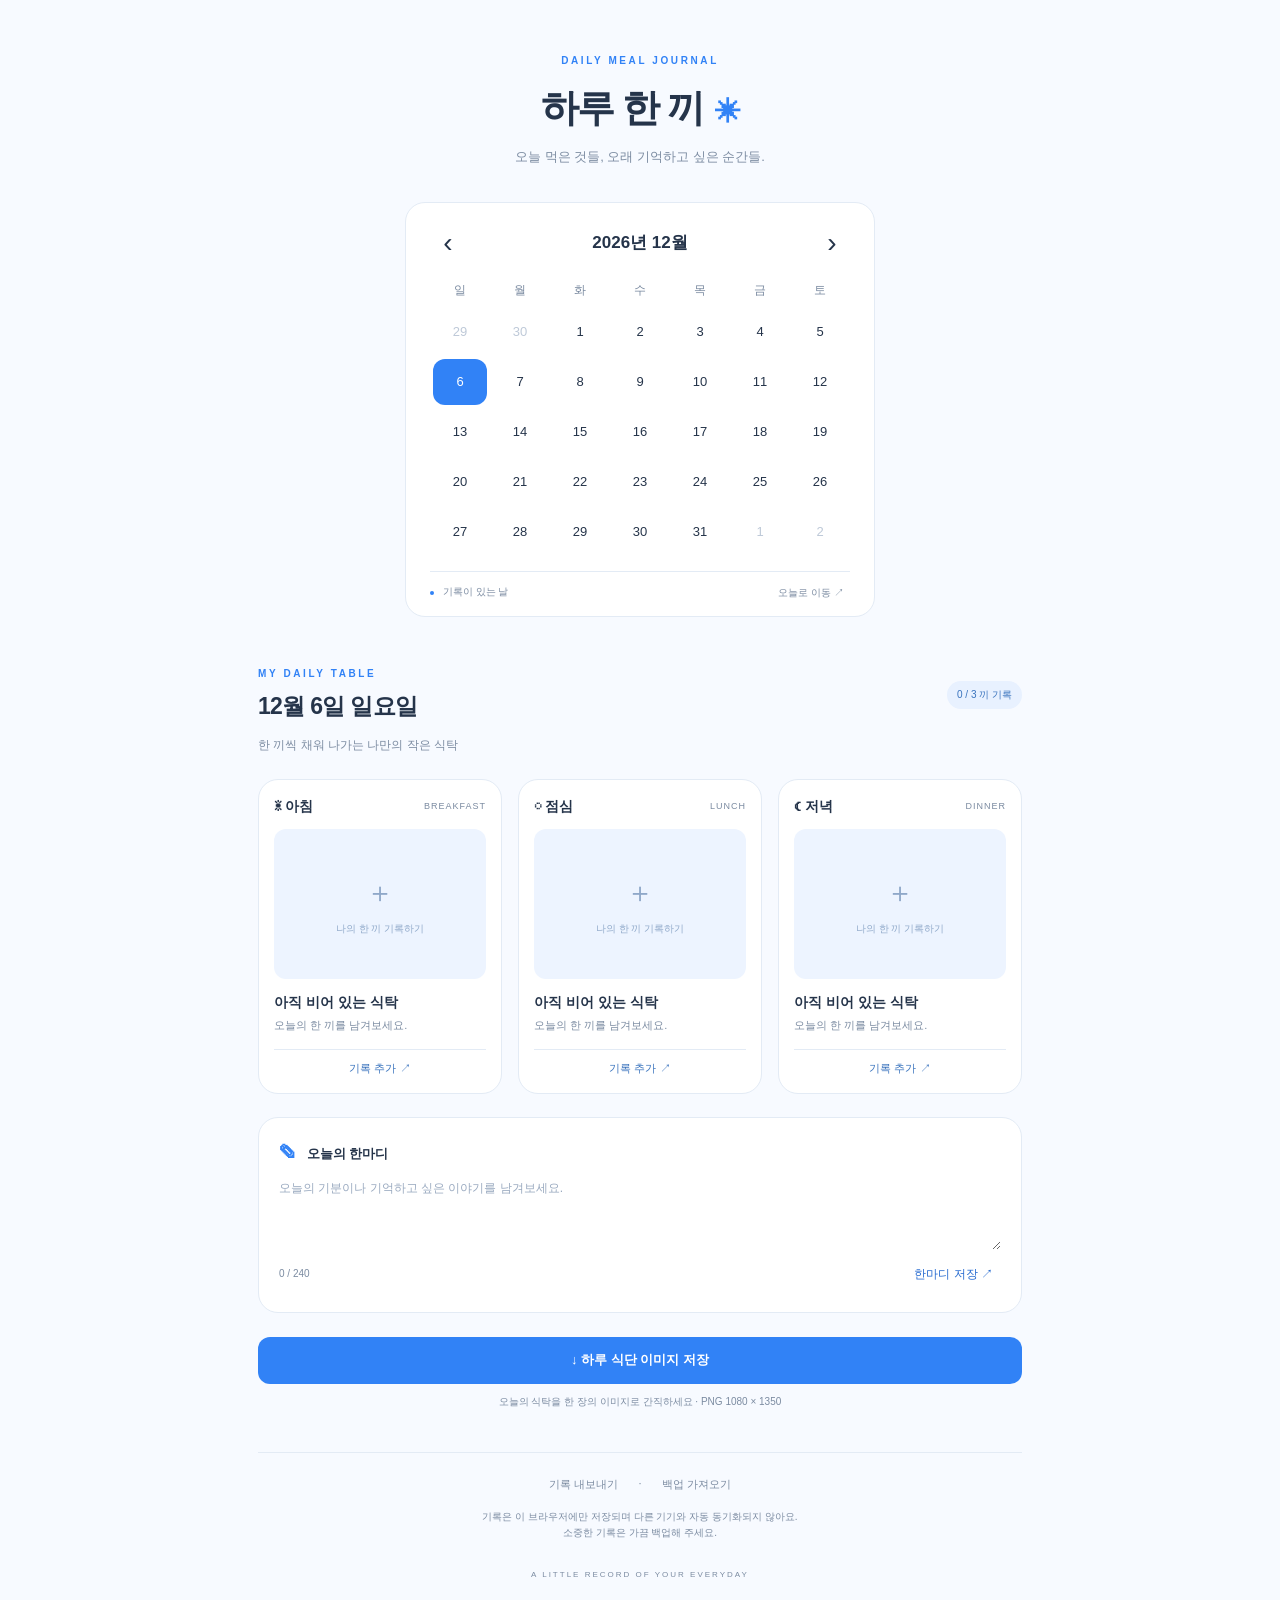
==== index.html @ 575a4fab "Build blue daily meal journal static app" ====
<!doctype html>
<html lang="ko">
<head><meta charset="utf-8"><meta name="viewport" content="width=device-width,initial-scale=1"><meta name="theme-color" content="#f7faff"><title>하루 한 끼 · Daily Meal Journal</title><link rel="stylesheet" href="style.css"><script src="app.js" defer></script></head>
<body>
<main>
<header class="masthead"><span class="eyebrow">DAILY MEAL JOURNAL</span><h1>하루 한 끼<span>✳︎</span></h1><p>오늘 먹은 것들, 오래 기억하고 싶은 순간들.</p></header>
<section class="calendar card" aria-label="월별 식단 달력"><div class="month-nav"><button id="prev" aria-label="이전 달">‹</button><h2 id="month"></h2><button id="next" aria-label="다음 달">›</button></div><div class="weekdays" aria-hidden="true"><span>일</span><span>월</span><span>화</span><span>수</span><span>목</span><span>금</span><span>토</span></div><div id="days" class="days"></div><div class="calendar-footer"><span><i></i> 기록이 있는 날</span><button id="today">오늘로 이동 ↗</button></div></section>
<section class="journal"><div class="day-heading"><div><span class="eyebrow">MY DAILY TABLE</span><h2 id="selected-date"></h2></div><span id="meal-count" class="pill">0 / 3 끼 기록</span></div><p class="hint">한 끼씩 채워 나가는 나만의 작은 식탁</p><div id="meals" class="meals"></div>
<section class="note card"><label for="daily-note"><span>✎</span> 오늘의 한마디</label><textarea id="daily-note" maxlength="240" placeholder="오늘의 기분이나 기억하고 싶은 이야기를 남겨보세요." rows="3"></textarea><div class="note-footer"><span id="note-count">0 / 240</span><button id="save-note" class="text-button">한마디 저장 ↗</button></div></section>
<button id="export-image" class="primary wide">↓ 하루 식단 이미지 저장</button><p class="export-caption">오늘의 식탁을 한 장의 이미지로 간직하세요 · PNG 1080 × 1350</p></section>
<footer><div class="backup-actions"><button id="backup">기록 내보내기</button><span>·</span><button id="restore">백업 가져오기</button><input id="backup-file" type="file" accept="application/json,.json" hidden></div><p>기록은 이 브라우저에만 저장되며 다른 기기와 자동 동기화되지 않아요.<br>소중한 기록은 가끔 백업해 주세요.</p><span class="footer-brand">A LITTLE RECORD OF YOUR EVERYDAY</span></footer>
</main>
<dialog id="meal-dialog"><form id="meal-form"><div class="dialog-heading"><div><span class="eyebrow">A MOMENT AT THE TABLE</span><h2 id="editor-title"></h2></div><button type="button" id="close-dialog" aria-label="닫기">×</button></div><label class="upload" for="photo"><img id="photo-preview" alt="선택한 식사 사진" hidden><span id="upload-label">＋<br>사진 한 장을 골라주세요<small>JPG, PNG, WebP · 최대 15MB</small></span></label><input id="photo" type="file" accept="image/jpeg,image/png,image/webp" hidden><button id="remove-photo" type="button" class="text-button" hidden>사진 제거</button><label for="menu">음식명 / 메뉴 <span class="required">필수</span></label><input id="menu" maxlength="80" placeholder="예: 따뜻한 버섯 리조또" required><label for="memo">메모 <span class="optional">선택</span></label><textarea id="memo" maxlength="300" rows="3" placeholder="어디서, 누구와, 어떤 맛이었나요?"></textarea><div class="editor-actions"><button id="delete-meal" type="button" class="danger">기록 삭제</button><button id="save-meal" type="submit" class="primary">기록 저장</button></div></form></dialog>
<dialog id="image-dialog"><div class="dialog-heading"><h2>오늘의 식탁 이미지</h2><button id="close-image" aria-label="닫기">×</button></div><img id="result-image" alt="하루 식단 이미지"><a id="download-image" class="primary" download>PNG 다운로드</a><button id="share-image" class="text-button" hidden>공유 / 사진에 저장</button><p class="hint">모바일에서 다운로드가 어려우면 이미지를 길게 눌러 저장하세요.</p></dialog>
<div id="status" role="status" aria-live="polite"></div>
</body></html>
---- style.css ----
:root{--paper:#f7faff;--ink:#25344a;--muted:#7b8ba1;--accent:#3182F6;--line:#e3ebf5;--soft:#edf4ff}*{box-sizing:border-box}body{margin:0;background:var(--paper);color:var(--ink);font-family:Arial,'Apple SD Gothic Neo','Malgun Gothic',sans-serif;font-size:14px;line-height:1.6}button,input,textarea{font:inherit}button,a,label.upload{-webkit-tap-highlight-color:transparent}button{cursor:pointer;border:0;background:none;color:inherit}button:disabled{opacity:.5;cursor:wait}button:focus-visible,a:focus-visible{outline:2px solid var(--accent);outline-offset:4px}main{max-width:820px;margin:auto;padding:48px 28px 30px}.masthead{text-align:center;margin-bottom:34px}.eyebrow{font-size:10px;letter-spacing:2.6px;color:var(--accent);font-weight:700}h1{font-size:38px;letter-spacing:-2px;font-weight:600;margin:8px 0}h1 span{color:var(--accent);font-size:26px;margin-left:12px}p{margin:8px 0}.masthead p{color:var(--muted);font-size:13px}.card{border:1px solid var(--line);border-radius:20px;background:#ffffff}.calendar{max-width:470px;margin:0 auto 44px;padding:20px 24px 14px}.month-nav{display:flex;align-items:center;justify-content:space-between;margin-bottom:18px}.month-nav h2{font-size:17px;font-weight:600;margin:0}.month-nav button{font-size:28px;width:36px;height:40px;line-height:1}.weekdays,.days{display:grid;grid-template-columns:repeat(7,minmax(0,1fr));text-align:center}.weekdays{font-size:12px;color:var(--muted);margin-bottom:7px}.days button{height:46px;position:relative;border-radius:12px;margin:2px 3px;font-size:13px}.days button:hover{background:var(--soft)}.days .outside{color:#bec9d8}.days .today{background:#edf1f7}.days .selected{background:var(--accent);color:white}.days .recorded:after{content:'';position:absolute;width:4px;height:4px;border-radius:50%;background:var(--accent);bottom:6px;left:calc(50% - 2px)}.days .selected:after{background:white}.calendar-footer{border-top:1px solid var(--line);margin-top:14px;padding-top:12px;display:flex;justify-content:space-between;font-size:10px;color:var(--muted)}i{display:inline-block;width:4px;height:4px;border-radius:50%;background:var(--accent);margin-right:6px}.day-heading{display:flex;justify-content:space-between;align-items:center}.day-heading h2{font-size:23px;letter-spacing:-.7px;margin:4px 0}.pill{font-size:10px;padding:6px 10px;border-radius:30px;background:#e8f1ff;color:#3973bd}.hint{font-size:12px;color:var(--muted)}.meals{display:grid;grid-template-columns:repeat(3,minmax(0,1fr));gap:16px;margin:23px 0}.meal{padding:15px;min-width:0}.meal-top{display:flex;justify-content:space-between;align-items:center;margin-bottom:12px}.meal-top h3{margin:0;font-size:14px;font-weight:600}.meal-top span{color:var(--muted);font-size:9px;letter-spacing:1px}.photo-area{height:150px;width:100%;border-radius:12px;background:var(--soft);display:flex;flex-direction:column;align-items:center;justify-content:center;overflow:hidden;color:#8fa8c9}.photo-area img{height:100%;width:100%;object-fit:cover}.photo-area .symbol{font-size:28px;font-weight:300}.photo-area small{font-size:10px;margin-top:5px}.meal-name{font-size:14px;margin:12px 0 4px;overflow-wrap:anywhere}.meal-memo{font-size:11px;color:var(--muted);white-space:pre-wrap;overflow-wrap:anywhere;margin:0}.meal-edit{margin-top:14px;font-size:11px;width:100%;border-top:1px solid var(--line);padding:10px 0 0;color:#3973bd}.note{padding:20px;margin-bottom:24px}.note label{font-weight:600;font-size:13px}.note label span{color:var(--accent);font-size:18px;margin-right:6px}textarea,input:not([type=file]){width:100%;border:1px solid var(--line);border-radius:10px;background:#ffffff;padding:12px;color:var(--ink);outline:none}textarea:focus,input:focus{border-color:var(--accent)}textarea{resize:vertical}textarea::placeholder,input::placeholder{color:#9aaac0;font-size:12px}.note textarea{border:0;background:transparent;padding:12px 0 4px;min-height:80px}.note-footer{display:flex;justify-content:space-between;align-items:center;font-size:10px;color:var(--muted)}.text-button{color:#276bd0;font-size:12px;padding:8px}.primary{background:var(--accent);color:white;border-radius:12px;padding:13px 22px;text-align:center;text-decoration:none;display:inline-block;font-size:13px;font-weight:600}.primary:hover{background:#246bd2}.wide{width:100%}.export-caption{text-align:center;color:var(--muted);font-size:10px;margin-top:10px}footer{text-align:center;margin-top:42px;border-top:1px solid var(--line);padding-top:22px;color:var(--muted)}.backup-actions{display:flex;justify-content:center;gap:14px;font-size:11px}footer p{font-size:10px;margin:15px 0 20px}.footer-brand{font-size:8px;letter-spacing:2px}dialog{width:min(460px,calc(100% - 32px));max-height:90dvh;overflow:auto;border:1px solid var(--line);border-radius:22px;padding:24px;background:var(--paper);color:var(--ink)}dialog::backdrop{background:#25344a66;backdrop-filter:blur(3px)}.dialog-heading{display:flex;justify-content:space-between;align-items:center;margin-bottom:16px}.dialog-heading h2{font-size:21px;margin:3px 0}.dialog-heading button{font-size:27px}.upload{display:flex;align-items:center;justify-content:center;text-align:center;cursor:pointer;background:var(--soft);border:1px dashed #b4cdf0;border-radius:14px;height:190px;overflow:hidden;margin-bottom:8px;color:#527cae}.upload img{width:100%;height:100%;object-fit:cover}.upload small{display:block;font-size:10px;margin-top:8px}form>label:not(.upload){display:block;margin:16px 0 6px;font-size:12px;font-weight:600}.required,.optional{font-size:10px;color:var(--muted);margin-left:5px}.editor-actions{display:flex;justify-content:space-between;gap:12px;margin-top:20px}.danger{color:#ba6355;font-size:12px}#status{position:fixed;bottom:24px;left:50%;transform:translateX(-50%);max-width:calc(100% - 32px);width:max-content;background:var(--ink);color:white;border-radius:12px;padding:12px 20px;font-size:12px;box-shadow:0 4px 20px #0002;z-index:10;display:none}#result-image{width:100%;border-radius:12px;margin-bottom:16px}#image-dialog .primary{width:100%}#share-image{width:100%}[hidden]{display:none!important}@media(max-width:600px){main{padding:30px 18px}.masthead{margin-bottom:26px}h1{font-size:32px}.calendar{padding:16px;margin-bottom:32px}.days button{height:42px;margin:2px}.day-heading h2{font-size:20px}.meals{grid-template-columns:1fr;gap:12px;margin-top:18px}.meal{display:grid;grid-template-columns:102px 1fr;column-gap:15px;padding:14px}.meal-top{grid-column:1/-1;margin-bottom:10px}.photo-area{height:100px;grid-column:1;grid-row:2/5}.meal-name{grid-column:2;margin:2px 0 3px;align-self:start}.meal-memo{grid-column:2}.meal-edit{grid-column:2;text-align:left;margin-top:8px;align-self:end}.note{padding:16px}.export-caption{font-size:9px}.pill{font-size:9px;padding:5px 8px}}
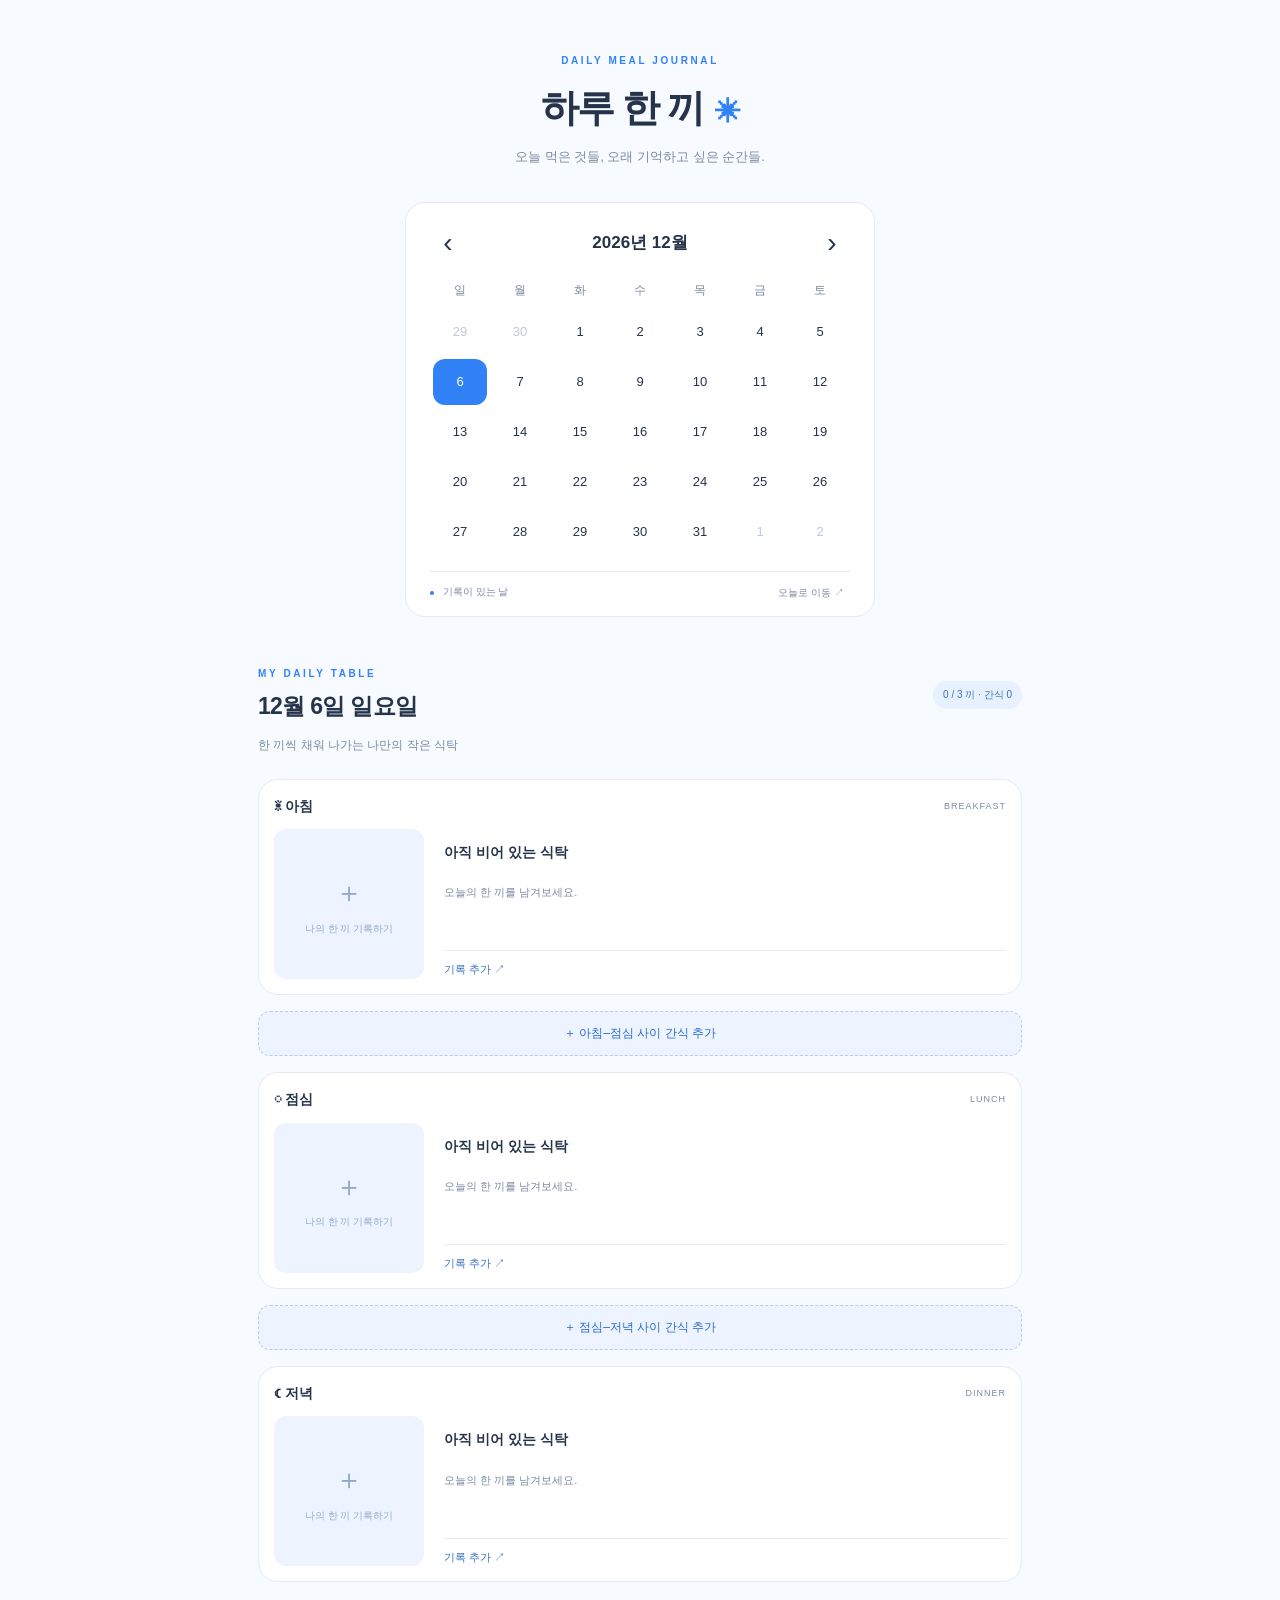
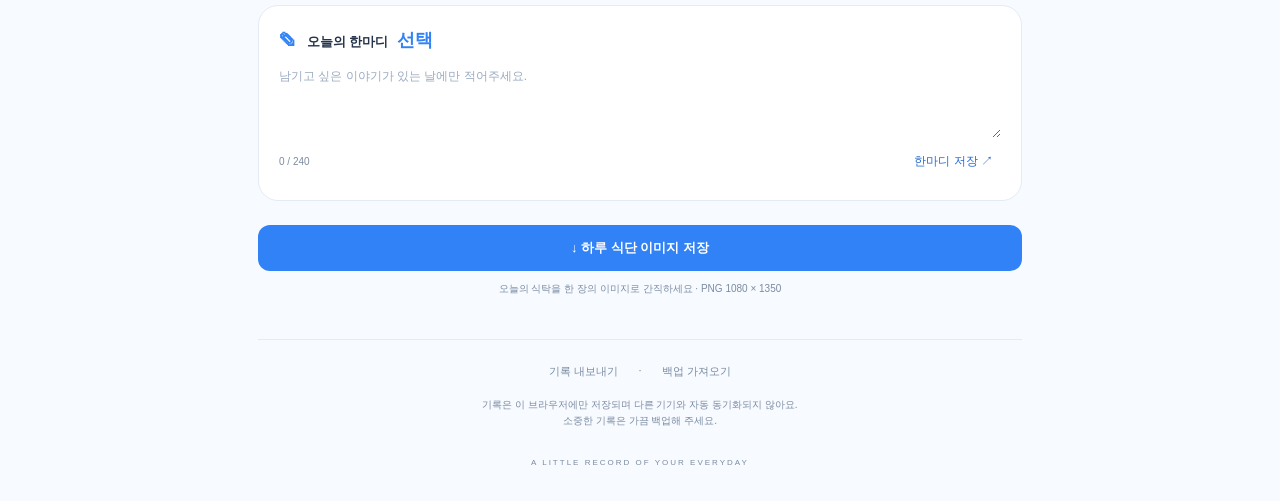
==== commit 4ca1ae1a: "Redesign exported diary image with blue photo cards and optional note" ====
--- a/index.html
+++ b/index.html
@@ -6,7 +6,7 @@
 <header class="masthead"><span class="eyebrow">DAILY MEAL JOURNAL</span><h1>하루 한 끼<span>✳︎</span></h1><p>오늘 먹은 것들, 오래 기억하고 싶은 순간들.</p></header>
 <section class="calendar card" aria-label="월별 식단 달력"><div class="month-nav"><button id="prev" aria-label="이전 달">‹</button><h2 id="month"></h2><button id="next" aria-label="다음 달">›</button></div><div class="weekdays" aria-hidden="true"><span>일</span><span>월</span><span>화</span><span>수</span><span>목</span><span>금</span><span>토</span></div><div id="days" class="days"></div><div class="calendar-footer"><span><i></i> 기록이 있는 날</span><button id="today">오늘로 이동 ↗</button></div></section>
 <section class="journal"><div class="day-heading"><div><span class="eyebrow">MY DAILY TABLE</span><h2 id="selected-date"></h2></div><span id="meal-count" class="pill">0 / 3 끼 기록</span></div><p class="hint">한 끼씩 채워 나가는 나만의 작은 식탁</p><div id="meals" class="meals"></div>
-<section class="note card"><label for="daily-note"><span>✎</span> 오늘의 한마디</label><textarea id="daily-note" maxlength="240" placeholder="오늘의 기분이나 기억하고 싶은 이야기를 남겨보세요." rows="3"></textarea><div class="note-footer"><span id="note-count">0 / 240</span><button id="save-note" class="text-button">한마디 저장 ↗</button></div></section>
+<section class="note card"><label for="daily-note"><span>✎</span> 오늘의 한마디 <span class="optional">선택</span></label><textarea id="daily-note" maxlength="240" placeholder="남기고 싶은 이야기가 있는 날에만 적어주세요." rows="3"></textarea><div class="note-footer"><span id="note-count">0 / 240</span><button id="save-note" class="text-button">한마디 저장 ↗</button></div></section>
 <button id="export-image" class="primary wide">↓ 하루 식단 이미지 저장</button><p class="export-caption">오늘의 식탁을 한 장의 이미지로 간직하세요 · PNG 1080 × 1350</p></section>
 <footer><div class="backup-actions"><button id="backup">기록 내보내기</button><span>·</span><button id="restore">백업 가져오기</button><input id="backup-file" type="file" accept="application/json,.json" hidden></div><p>기록은 이 브라우저에만 저장되며 다른 기기와 자동 동기화되지 않아요.<br>소중한 기록은 가끔 백업해 주세요.</p><span class="footer-brand">A LITTLE RECORD OF YOUR EVERYDAY</span></footer>
 </main>
--- a/style.css
+++ b/style.css
@@ -1 +1,4 @@
 :root{--paper:#f7faff;--ink:#25344a;--muted:#7b8ba1;--accent:#3182F6;--line:#e3ebf5;--soft:#edf4ff}*{box-sizing:border-box}body{margin:0;background:var(--paper);color:var(--ink);font-family:Arial,'Apple SD Gothic Neo','Malgun Gothic',sans-serif;font-size:14px;line-height:1.6}button,input,textarea{font:inherit}button,a,label.upload{-webkit-tap-highlight-color:transparent}button{cursor:pointer;border:0;background:none;color:inherit}button:disabled{opacity:.5;cursor:wait}button:focus-visible,a:focus-visible{outline:2px solid var(--accent);outline-offset:4px}main{max-width:820px;margin:auto;padding:48px 28px 30px}.masthead{text-align:center;margin-bottom:34px}.eyebrow{font-size:10px;letter-spacing:2.6px;color:var(--accent);font-weight:700}h1{font-size:38px;letter-spacing:-2px;font-weight:600;margin:8px 0}h1 span{color:var(--accent);font-size:26px;margin-left:12px}p{margin:8px 0}.masthead p{color:var(--muted);font-size:13px}.card{border:1px solid var(--line);border-radius:20px;background:#ffffff}.calendar{max-width:470px;margin:0 auto 44px;padding:20px 24px 14px}.month-nav{display:flex;align-items:center;justify-content:space-between;margin-bottom:18px}.month-nav h2{font-size:17px;font-weight:600;margin:0}.month-nav button{font-size:28px;width:36px;height:40px;line-height:1}.weekdays,.days{display:grid;grid-template-columns:repeat(7,minmax(0,1fr));text-align:center}.weekdays{font-size:12px;color:var(--muted);margin-bottom:7px}.days button{height:46px;position:relative;border-radius:12px;margin:2px 3px;font-size:13px}.days button:hover{background:var(--soft)}.days .outside{color:#bec9d8}.days .today{background:#edf1f7}.days .selected{background:var(--accent);color:white}.days .recorded:after{content:'';position:absolute;width:4px;height:4px;border-radius:50%;background:var(--accent);bottom:6px;left:calc(50% - 2px)}.days .selected:after{background:white}.calendar-footer{border-top:1px solid var(--line);margin-top:14px;padding-top:12px;display:flex;justify-content:space-between;font-size:10px;color:var(--muted)}i{display:inline-block;width:4px;height:4px;border-radius:50%;background:var(--accent);margin-right:6px}.day-heading{display:flex;justify-content:space-between;align-items:center}.day-heading h2{font-size:23px;letter-spacing:-.7px;margin:4px 0}.pill{font-size:10px;padding:6px 10px;border-radius:30px;background:#e8f1ff;color:#3973bd}.hint{font-size:12px;color:var(--muted)}.meals{display:grid;grid-template-columns:repeat(3,minmax(0,1fr));gap:16px;margin:23px 0}.meal{padding:15px;min-width:0}.meal-top{display:flex;justify-content:space-between;align-items:center;margin-bottom:12px}.meal-top h3{margin:0;font-size:14px;font-weight:600}.meal-top span{color:var(--muted);font-size:9px;letter-spacing:1px}.photo-area{height:150px;width:100%;border-radius:12px;background:var(--soft);display:flex;flex-direction:column;align-items:center;justify-content:center;overflow:hidden;color:#8fa8c9}.photo-area img{height:100%;width:100%;object-fit:cover}.photo-area .symbol{font-size:28px;font-weight:300}.photo-area small{font-size:10px;margin-top:5px}.meal-name{font-size:14px;margin:12px 0 4px;overflow-wrap:anywhere}.meal-memo{font-size:11px;color:var(--muted);white-space:pre-wrap;overflow-wrap:anywhere;margin:0}.meal-edit{margin-top:14px;font-size:11px;width:100%;border-top:1px solid var(--line);padding:10px 0 0;color:#3973bd}.note{padding:20px;margin-bottom:24px}.note label{font-weight:600;font-size:13px}.note label span{color:var(--accent);font-size:18px;margin-right:6px}textarea,input:not([type=file]){width:100%;border:1px solid var(--line);border-radius:10px;background:#ffffff;padding:12px;color:var(--ink);outline:none}textarea:focus,input:focus{border-color:var(--accent)}textarea{resize:vertical}textarea::placeholder,input::placeholder{color:#9aaac0;font-size:12px}.note textarea{border:0;background:transparent;padding:12px 0 4px;min-height:80px}.note-footer{display:flex;justify-content:space-between;align-items:center;font-size:10px;color:var(--muted)}.text-button{color:#276bd0;font-size:12px;padding:8px}.primary{background:var(--accent);color:white;border-radius:12px;padding:13px 22px;text-align:center;text-decoration:none;display:inline-block;font-size:13px;font-weight:600}.primary:hover{background:#246bd2}.wide{width:100%}.export-caption{text-align:center;color:var(--muted);font-size:10px;margin-top:10px}footer{text-align:center;margin-top:42px;border-top:1px solid var(--line);padding-top:22px;color:var(--muted)}.backup-actions{display:flex;justify-content:center;gap:14px;font-size:11px}footer p{font-size:10px;margin:15px 0 20px}.footer-brand{font-size:8px;letter-spacing:2px}dialog{width:min(460px,calc(100% - 32px));max-height:90dvh;overflow:auto;border:1px solid var(--line);border-radius:22px;padding:24px;background:var(--paper);color:var(--ink)}dialog::backdrop{background:#25344a66;backdrop-filter:blur(3px)}.dialog-heading{display:flex;justify-content:space-between;align-items:center;margin-bottom:16px}.dialog-heading h2{font-size:21px;margin:3px 0}.dialog-heading button{font-size:27px}.upload{display:flex;align-items:center;justify-content:center;text-align:center;cursor:pointer;background:var(--soft);border:1px dashed #b4cdf0;border-radius:14px;height:190px;overflow:hidden;margin-bottom:8px;color:#527cae}.upload img{width:100%;height:100%;object-fit:cover}.upload small{display:block;font-size:10px;margin-top:8px}form>label:not(.upload){display:block;margin:16px 0 6px;font-size:12px;font-weight:600}.required,.optional{font-size:10px;color:var(--muted);margin-left:5px}.editor-actions{display:flex;justify-content:space-between;gap:12px;margin-top:20px}.danger{color:#ba6355;font-size:12px}#status{position:fixed;bottom:24px;left:50%;transform:translateX(-50%);max-width:calc(100% - 32px);width:max-content;background:var(--ink);color:white;border-radius:12px;padding:12px 20px;font-size:12px;box-shadow:0 4px 20px #0002;z-index:10;display:none}#result-image{width:100%;border-radius:12px;margin-bottom:16px}#image-dialog .primary{width:100%}#share-image{width:100%}[hidden]{display:none!important}@media(max-width:600px){main{padding:30px 18px}.masthead{margin-bottom:26px}h1{font-size:32px}.calendar{padding:16px;margin-bottom:32px}.days button{height:42px;margin:2px}.day-heading h2{font-size:20px}.meals{grid-template-columns:1fr;gap:12px;margin-top:18px}.meal{display:grid;grid-template-columns:102px 1fr;column-gap:15px;padding:14px}.meal-top{grid-column:1/-1;margin-bottom:10px}.photo-area{height:100px;grid-column:1;grid-row:2/5}.meal-name{grid-column:2;margin:2px 0 3px;align-self:start}.meal-memo{grid-column:2}.meal-edit{grid-column:2;text-align:left;margin-top:8px;align-self:end}.note{padding:16px}.export-caption{font-size:9px}.pill{font-size:9px;padding:5px 8px}}
+
+/* Meals follow their chronological order, with optional snack slots in between. */
+.meals{grid-template-columns:1fr}.meal{display:grid;grid-template-columns:150px 1fr;column-gap:20px}.meal-top{grid-column:1/-1}.photo-area{grid-column:1;grid-row:2/5}.meal-name,.meal-memo,.meal-edit{grid-column:2}.meal-edit{text-align:left;align-self:end}.snack-add{border:1px dashed #b4cdf0;border-radius:12px;padding:12px;background:#edf4ff;color:#276bd0;font-size:12px}.snack-add:hover{background:#e3eeff}@media(max-width:600px){.meal{grid-template-columns:102px 1fr;column-gap:15px}}
